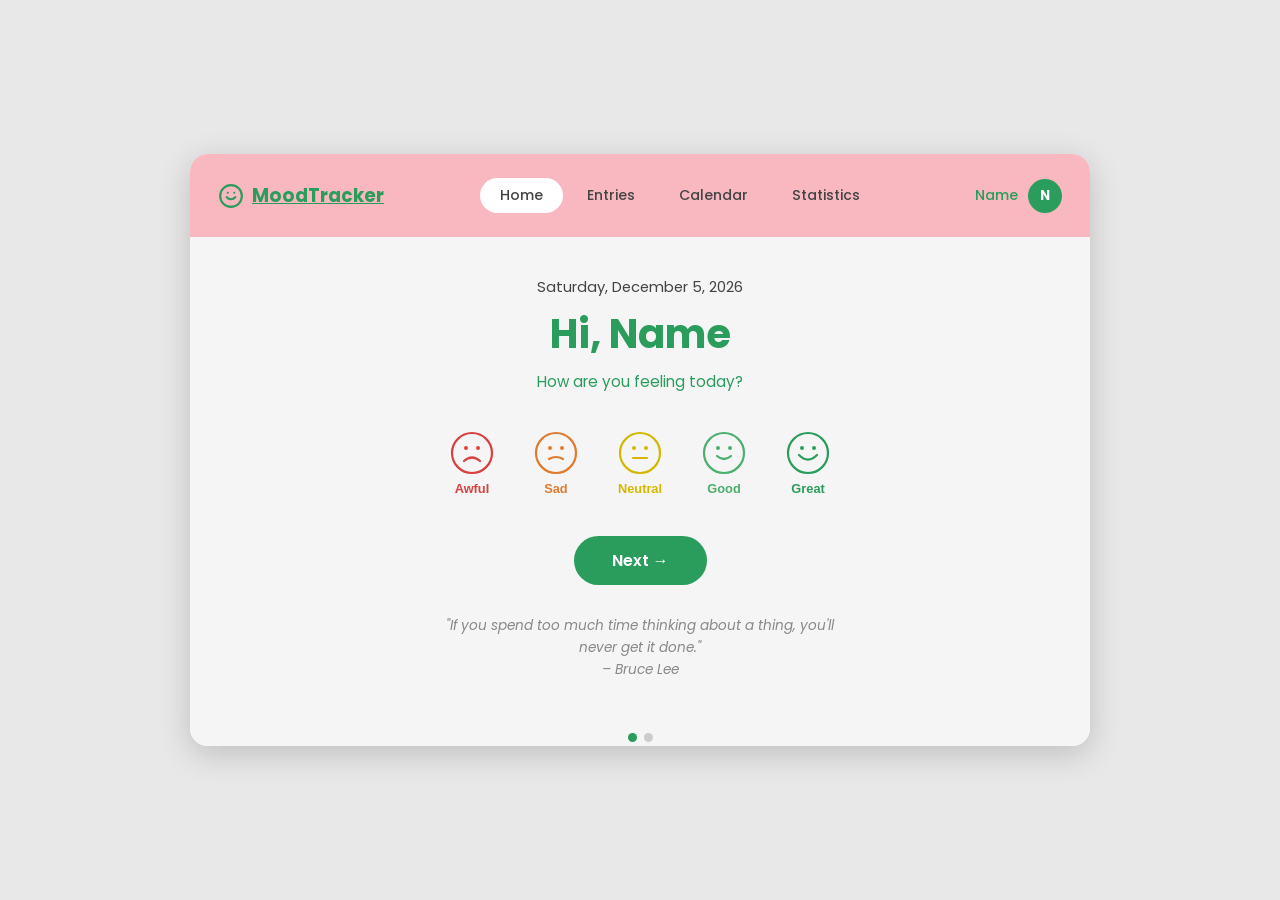
==== index .html @ 6031c151 "first commit" ====
<!DOCTYPE html>
<html lang="en">
<head>
  <meta charset="UTF-8" />
  <meta name="viewport" content="width=device-width, initial-scale=1.0"/>
  <title>MoodTracker</title>
  <link href="https://fonts.googleapis.com/css2?family=Poppins:wght@400;500;600;700&display=swap" rel="stylesheet"/>
  <link rel="stylesheet" href="style.css"/>
</head>
<body>

<div class="app-wrapper">

  <!-- ── NAVBAR ── -->
  <nav>
    <a class="nav-brand" href="#" onclick="showPage('welcome', document.querySelector('.nav-links a:first-child')); return false;">
      <svg viewBox="0 0 24 24" fill="none" stroke="#2a9d5c" stroke-width="2" stroke-linecap="round" stroke-linejoin="round">
        <circle cx="12" cy="12" r="10"/>
        <path d="M8 13s1.5 2 4 2 4-2 4-2"/>
        <line x1="9" y1="9" x2="9.01" y2="9"/>
        <line x1="15" y1="9" x2="15.01" y2="9"/>
      </svg>
      MoodTracker
    </a>

    <nav class="nav-links">
      <a href="#" class="active" onclick="showPage('welcome', this); return false;">Home</a>
      <a href="#" onclick="showPage('log', this); return false;">Entries</a>
      <a href="#">Calendar</a>
      <a href="#">Statistics</a>
    </nav>

    <div class="nav-user">
      <span id="nav-name">Name</span>
      <div class="avatar" id="nav-avatar">N</div>
    </div>
  </nav>

  <!-- ── PAGE 1: WELCOME ── -->
  <div class="page active" id="page-welcome">
    <p class="welcome-date" id="welcome-date"></p>
    <h1 class="welcome-title" id="welcome-greeting">Hi, Name</h1>
    <p class="welcome-subtitle">How are you feeling today?</p>

    <div class="mood-row" id="welcome-moods">
      <!-- filled by JS -->
    </div>

    <button class="btn-next" onclick="goToLog()">Next →</button>

    <p class="welcome-quote">
      "If you spend too much time thinking about a thing, you'll never get it done."<br>
      – Bruce Lee
    </p>
  </div>

  <!-- ── PAGE 2: LOG MOOD ── -->
  <div class="page" id="page-log">
    <div class="log-left">
      <p class="log-date" id="log-date"></p>
      <h2 class="log-title" id="log-title">How are you feeling today, Name?</h2>

      <div class="log-mood-row" id="log-moods">
        <!-- filled by JS -->
      </div>

      <label class="field-label">Add a note (optional)</label>
      <textarea id="note-input" placeholder="What's on your mind?"></textarea>

      <label class="field-label">Tags</label>
      <div class="tags-row">
        <span class="tag college"  onclick="toggleTag(this)">College</span>
        <span class="tag work"     onclick="toggleTag(this)">Work</span>
        <span class="tag personal" onclick="toggleTag(this)">Personal</span>
      </div>

      <button class="btn-save" onclick="saveMood()">Save Today's Mood</button>
    </div>

    <div class="log-right">
      <!-- This Week -->
      <div class="card">
        <div class="card-title">This Week</div>
        <div class="week-grid" id="week-grid"></div>
      </div>

      <!-- This Month -->
      <div class="card">
        <div class="card-title">This Month</div>
        <div class="month-grid">
          <div class="stat-box">
            <div class="stat-num" id="stat-entries">0</div>
            <div class="stat-label">Entries Logged</div>
          </div>
          <div class="stat-box">
            <div class="stat-icon">😊</div>
            <div class="stat-label">Most Frequent</div>
          </div>
          <div class="stat-box">
            <div class="stat-num" id="stat-streak">0</div>
            <div class="stat-label">Day Streak</div>
          </div>
          <div class="stat-box">
            <div class="stat-num" id="stat-positive">0%</div>
            <div class="stat-label">Positive Days</div>
          </div>
        </div>
      </div>
    </div>
  </div>

  <!-- ── DOTS ── -->
  <div class="dots">
    <div class="dot active" id="dot-0"></div>
    <div class="dot" id="dot-1"></div>
  </div>

</div>

<!-- Toast notification -->
<div class="toast" id="toast">Mood saved! 🎉</div>

<script src="script.js"></script>
</body>
</html>
---- style.css ----
*, *::before, *::after { box-sizing: border-box; margin: 0; padding: 0; }

:root {
  --pink-nav: #f9b8c0;
  --pink-light: #fde8ea;
  --pink-btn: #fbc4c8;
  --green-brand: #2a9d5c;
  --green-dark: #1e7d47;
  --green-mid: #4caf6e;
  --yellow: #d4b800;
  --orange: #e07b30;
  --red: #d94040;
  --gray-text: #444;
  --gray-light: #f5f5f5;
  --white: #ffffff;
  --radius: 12px;
  --font: 'Poppins', sans-serif;
}

body {
  font-family: var(--font);
  background: #e8e8e8;
  min-height: 100vh;
  display: flex;
  align-items: center;
  justify-content: center;
}

.app-wrapper {
  width: 900px;
  min-height: 520px;
  background: var(--white);
  border-radius: 18px;
  overflow: hidden;
  box-shadow: 0 8px 32px rgba(0,0,0,0.18);
  display: flex;
  flex-direction: column;
}

/* ── NAV ── */
nav {
  background: var(--pink-nav);
  padding: 12px 28px;
  display: flex;
  align-items: center;
  gap: 0;
}
.nav-brand {
  display: flex;
  align-items: center;
  gap: 8px;
  font-weight: 700;
  font-size: 1.15rem;
  color: var(--green-brand);
  flex-shrink: 0;
}
.nav-brand svg { width: 26px; height: 26px; }

.nav-links {
  display: flex;
  gap: 4px;
  align-items: center;
  margin: 0 auto;
}
.nav-links a {
  padding: 7px 20px;
  border-radius: 22px;
  font-size: 0.88rem;
  font-weight: 500;
  color: var(--gray-text);
  text-decoration: none;
  transition: background 0.18s;
  cursor: pointer;
  white-space: nowrap;
}
.nav-links a.active,
.nav-links a:hover { background: var(--white); color: var(--gray-text); }

.nav-user {
  display: flex;
  align-items: center;
  gap: 10px;
  flex-shrink: 0;
  font-size: 0.88rem;
  font-weight: 500;
  color: var(--green-brand);
}
.avatar {
  width: 34px; height: 34px;
  background: var(--green-brand);
  border-radius: 50%;
  display: flex; align-items: center; justify-content: center;
  color: white; font-weight: 700; font-size: 0.82rem;
}

/* ── PAGES ── */
.page { display: none; flex: 1; }
.page.active { display: flex; flex-direction: column; }

/* PAGE 1 — Welcome */
#page-welcome {
  background: var(--gray-light);
  align-items: center;
  justify-content: center;
  padding: 40px 32px;
  gap: 0;
}
.welcome-date {
  font-size: 0.92rem;
  color: var(--gray-text);
  margin-bottom: 6px;
}
.welcome-title {
  font-size: 2.5rem;
  font-weight: 700;
  color: var(--green-brand);
  margin-bottom: 6px;
}
.welcome-subtitle {
  font-size: 0.95rem;
  color: var(--green-brand);
  margin-bottom: 28px;
}
.mood-row {
  display: flex;
  gap: 28px;
  margin-bottom: 30px;
  justify-content: center;
}
.mood-btn {
  display: flex; flex-direction: column; align-items: center; gap: 6px;
  cursor: pointer; background: none; border: none; padding: 10px 6px;
  border-radius: 14px; transition: background 0.16s, transform 0.14s;
}
.mood-btn:hover { background: rgba(0,0,0,0.04); transform: translateY(-2px); }
.mood-btn.selected { background: rgba(42,157,92,0.10); }
.mood-btn svg { width: 44px; height: 44px; }
.mood-label { font-size: 0.8rem; font-weight: 600; }
.mood-label.awful   { color: var(--red); }
.mood-label.sad     { color: var(--orange); }
.mood-label.neutral { color: var(--yellow); }
.mood-label.good    { color: var(--green-mid); }
.mood-label.great   { color: var(--green-brand); }

.btn-next {
  background: var(--green-brand);
  color: white;
  border: none;
  padding: 12px 38px;
  border-radius: 30px;
  font-family: var(--font);
  font-size: 1rem;
  font-weight: 600;
  cursor: pointer;
  transition: background 0.18s, transform 0.14s;
  margin-bottom: 30px;
}
.btn-next:hover { background: var(--green-dark); transform: translateY(-1px); }

.welcome-quote {
  font-style: italic;
  color: #888;
  font-size: 0.85rem;
  text-align: center;
  max-width: 420px;
  line-height: 1.6;
}

/* Dots */
.dots {
  display: flex; gap: 7px; justify-content: center;
  padding: 12px 0 4px;
  background: var(--gray-light);
}
.dot {
  width: 9px; height: 9px; border-radius: 50%;
  background: #ccc; transition: background 0.2s;
}
.dot.active { background: var(--green-brand); }

/* PAGE 2 — Log */
#page-log {
  background: var(--gray-light);
  flex-direction: row;
  gap: 0;
  align-items: stretch;
}
.log-left {
  flex: 1; padding: 28px 28px 28px 32px;
  display: flex; flex-direction: column; gap: 14px;
}
.log-date { font-size: 0.82rem; color: #888; }
.log-title { font-size: 1.5rem; font-weight: 700; color: var(--green-brand); line-height: 1.25; }
.log-mood-row { display: flex; gap: 16px; margin: 4px 0; }
.log-mood-btn {
  display: flex; flex-direction: column; align-items: center; gap: 5px;
  cursor: pointer; background: none; border: none; padding: 7px 5px;
  border-radius: 12px; transition: background 0.16s;
}
.log-mood-btn:hover { background: rgba(0,0,0,0.05); }
.log-mood-btn.selected { background: rgba(42,157,92,0.12); }
.log-mood-btn svg { width: 36px; height: 36px; }
.log-mood-btn .mood-label { font-size: 0.75rem; }

label.field-label { font-size: 0.82rem; color: var(--gray-text); font-weight: 500; }
textarea {
  width: 100%;
  padding: 10px 13px;
  border: 1.5px solid #ddd;
  border-radius: 10px;
  font-family: var(--font);
  font-size: 0.85rem;
  color: var(--gray-text);
  resize: none;
  height: 78px;
  transition: border-color 0.18s;
  background: white;
}
textarea:focus { outline: none; border-color: var(--green-mid); }

.tags-row { display: flex; gap: 8px; flex-wrap: wrap; }
.tag {
  padding: 5px 14px;
  border-radius: 20px;
  font-size: 0.8rem;
  font-weight: 600;
  cursor: pointer;
  border: 2px solid transparent;
  transition: opacity 0.15s, border-color 0.15s;
}
.tag.college  { background: #d0f0e0; color: #1a7a42; }
.tag.work     { background: #ffe4cc; color: #b85e00; }
.tag.personal { background: #ffd6e0; color: #b5004e; }
.tag.selected { border-color: var(--green-brand); }

.btn-save {
  background: var(--pink-btn);
  color: var(--green-brand);
  border: none;
  padding: 13px;
  border-radius: 30px;
  width: 100%;
  font-family: var(--font);
  font-size: 0.95rem;
  font-weight: 700;
  cursor: pointer;
  transition: background 0.18s;
  margin-top: auto;
}
.btn-save:hover { background: #f7a8b0; }

/* Right panel */
.log-right {
  width: 340px; padding: 28px 28px 28px 16px;
  display: flex; flex-direction: column; gap: 16px;
}
.card {
  background: white;
  border-radius: var(--radius);
  padding: 18px 18px 14px;
  box-shadow: 0 2px 8px rgba(0,0,0,0.05);
}
.card-title { font-size: 0.95rem; font-weight: 700; color: var(--green-brand); margin-bottom: 12px; }

/* Week */
.week-grid { display: grid; grid-template-columns: repeat(7,1fr); gap: 4px; text-align: center; }
.week-day-label { font-size: 0.72rem; color: #888; font-weight: 600; margin-bottom: 4px; }
.week-circle {
  width: 30px; height: 30px; border-radius: 50%;
  border: 2px solid #ddd;
  margin: 0 auto;
  display: flex; align-items: center; justify-content: center;
  font-size: 0.7rem; color: #ccc;
}
.week-circle.logged { border-color: var(--green-brand); background: var(--green-brand); }
.week-circle.logged svg { width: 16px; height: 16px; }

/* Month stats */
.month-grid { display: grid; grid-template-columns: 1fr 1fr; gap: 10px; }
.stat-box {
  background: var(--pink-light);
  border-radius: 10px;
  padding: 12px 14px;
}
.stat-num  { font-size: 1.6rem; font-weight: 700; color: var(--gray-text); line-height: 1; }
.stat-label { font-size: 0.72rem; color: #888; margin-top: 3px; }
.stat-icon  { font-size: 1.5rem; margin-bottom: 2px; }

/* Toast */
.toast {
  position: fixed; bottom: 30px; left: 50%; transform: translateX(-50%) translateY(60px);
  background: var(--green-brand); color: white;
  padding: 12px 28px; border-radius: 30px;
  font-family: var(--font); font-size: 0.92rem; font-weight: 600;
  box-shadow: 0 4px 16px rgba(0,0,0,0.18);
  transition: transform 0.3s ease, opacity 0.3s ease;
  opacity: 0; pointer-events: none; z-index: 999;
}
.toast.show { transform: translateX(-50%) translateY(0); opacity: 1; }
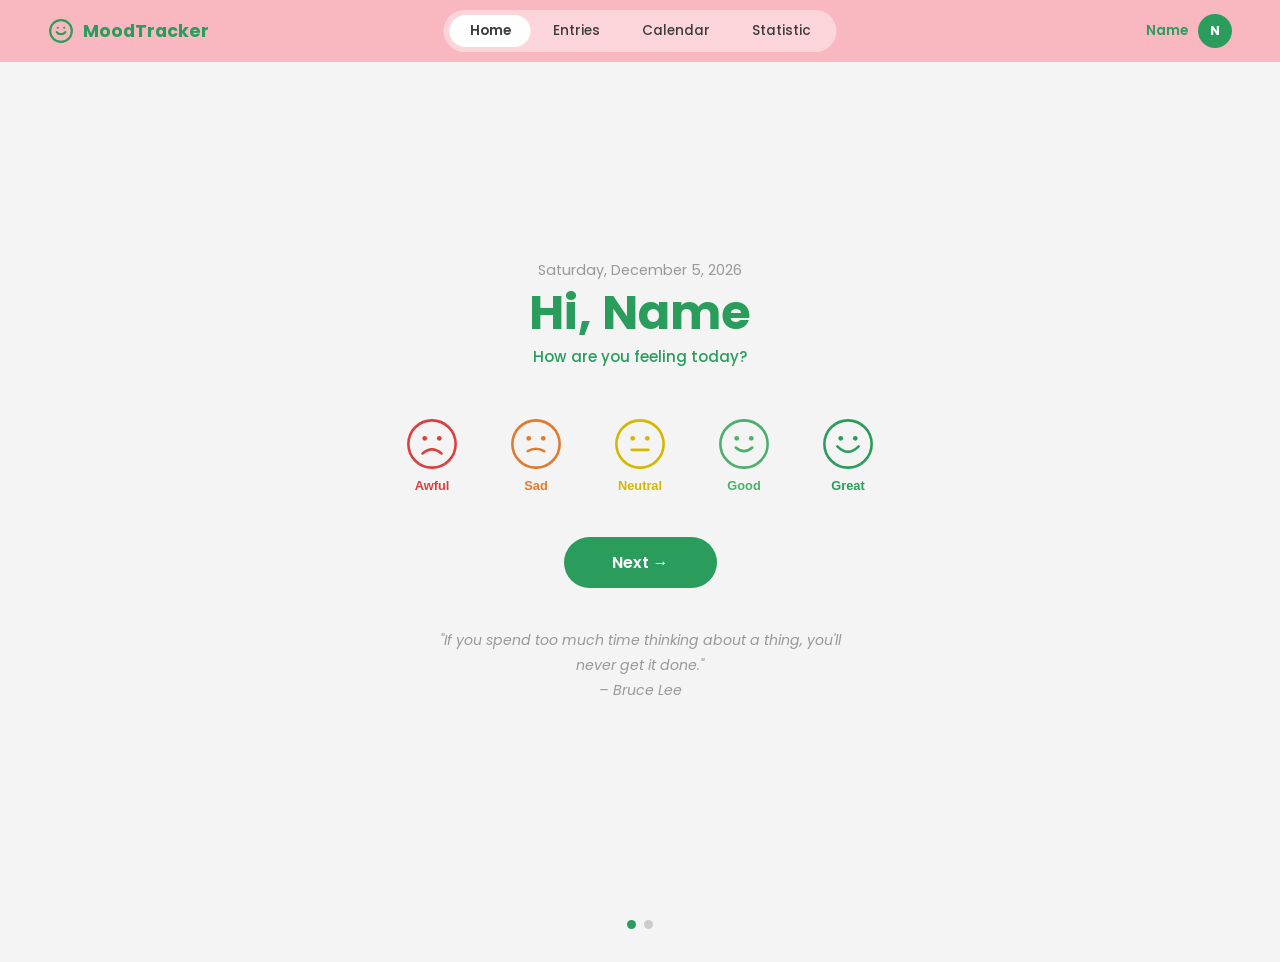
==== commit 605c18c2: "Initial commit" ====
--- a/index .html
+++ b/index .html
@@ -5,15 +5,13 @@
   <meta name="viewport" content="width=device-width, initial-scale=1.0"/>
   <title>MoodTracker</title>
   <link href="https://fonts.googleapis.com/css2?family=Poppins:wght@400;500;600;700&display=swap" rel="stylesheet"/>
-  <link rel="stylesheet" href="style.css"/>
+  <link rel="stylesheet" href="style.css">
 </head>
 <body>
 
 <div class="app-wrapper">
-
-  <!-- ── NAVBAR ── -->
   <nav>
-    <a class="nav-brand" href="#" onclick="showPage('welcome', document.querySelector('.nav-links a:first-child')); return false;">
+    <div class="nav-brand">
       <svg viewBox="0 0 24 24" fill="none" stroke="#2a9d5c" stroke-width="2" stroke-linecap="round" stroke-linejoin="round">
         <circle cx="12" cy="12" r="10"/>
         <path d="M8 13s1.5 2 4 2 4-2 4-2"/>
@@ -21,56 +19,47 @@
         <line x1="15" y1="9" x2="15.01" y2="9"/>
       </svg>
       MoodTracker
-    </a>
-
-    <nav class="nav-links">
-      <a href="#" class="active" onclick="showPage('welcome', this); return false;">Home</a>
-      <a href="#" onclick="showPage('log', this); return false;">Entries</a>
+    </div>
+    <div class="nav-links">
+      <a href="#" class="active" onclick="showPage('welcome',this)">Home</a>
+      <a href="#" onclick="showPage('log',this)">Entries</a>
       <a href="#">Calendar</a>
-      <a href="#">Statistics</a>
-    </nav>
-
+      <a href="#">Statistic</a>
+    </div>
     <div class="nav-user">
       <span id="nav-name">Name</span>
       <div class="avatar" id="nav-avatar">N</div>
     </div>
   </nav>
 
-  <!-- ── PAGE 1: WELCOME ── -->
   <div class="page active" id="page-welcome">
     <p class="welcome-date" id="welcome-date"></p>
     <h1 class="welcome-title" id="welcome-greeting">Hi, Name</h1>
     <p class="welcome-subtitle">How are you feeling today?</p>
 
     <div class="mood-row" id="welcome-moods">
-      <!-- filled by JS -->
-    </div>
+      </div>
 
     <button class="btn-next" onclick="goToLog()">Next →</button>
 
-    <p class="welcome-quote">
-      "If you spend too much time thinking about a thing, you'll never get it done."<br>
-      – Bruce Lee
-    </p>
+    <p class="welcome-quote">"If you spend too much time thinking about a thing, you'll never get it done."<br>– Bruce Lee</p>
   </div>
 
-  <!-- ── PAGE 2: LOG MOOD ── -->
   <div class="page" id="page-log">
     <div class="log-left">
       <p class="log-date" id="log-date"></p>
       <h2 class="log-title" id="log-title">How are you feeling today, Name?</h2>
 
       <div class="log-mood-row" id="log-moods">
-        <!-- filled by JS -->
-      </div>
+        </div>
 
       <label class="field-label">Add a note (optional)</label>
       <textarea id="note-input" placeholder="What's on your mind?"></textarea>
 
       <label class="field-label">Tags</label>
       <div class="tags-row">
-        <span class="tag college"  onclick="toggleTag(this)">College</span>
-        <span class="tag work"     onclick="toggleTag(this)">Work</span>
+        <span class="tag college" onclick="toggleTag(this)">College</span>
+        <span class="tag work" onclick="toggleTag(this)">Work</span>
         <span class="tag personal" onclick="toggleTag(this)">Personal</span>
       </div>
 
@@ -78,13 +67,11 @@
     </div>
 
     <div class="log-right">
-      <!-- This Week -->
       <div class="card">
         <div class="card-title">This Week</div>
         <div class="week-grid" id="week-grid"></div>
       </div>
 
-      <!-- This Month -->
       <div class="card">
         <div class="card-title">This Month</div>
         <div class="month-grid">
@@ -109,17 +96,14 @@
     </div>
   </div>
 
-  <!-- ── DOTS ── -->
   <div class="dots">
     <div class="dot active" id="dot-0"></div>
     <div class="dot" id="dot-1"></div>
   </div>
-
 </div>
 
-<!-- Toast notification -->
 <div class="toast" id="toast">Mood saved! 🎉</div>
 
 <script src="script.js"></script>
 </body>
-</html>
+</html>
--- a/style.css
+++ b/style.css
@@ -1,141 +1,209 @@
-*, *::before, *::after { box-sizing: border-box; margin: 0; padding: 0; }
+/* ── RESET & ROOT ── */
+*, *::before, *::after {
+  box-sizing: border-box;
+  margin: 0;
+  padding: 0;
+}
 
 :root {
-  --pink-nav: #f9b8c0;
-  --pink-light: #fde8ea;
-  --pink-btn: #fbc4c8;
+  --pink-nav:    #f9b8c0;
+  --pink-light:  #fde8ea;
+  --pink-btn:    #f8c5cb;
   --green-brand: #2a9d5c;
-  --green-dark: #1e7d47;
-  --green-mid: #4caf6e;
-  --yellow: #d4b800;
-  --orange: #e07b30;
-  --red: #d94040;
-  --gray-text: #444;
-  --gray-light: #f5f5f5;
-  --white: #ffffff;
-  --radius: 12px;
-  --font: 'Poppins', sans-serif;
-}
-
-body {
+  --green-dark:  #1e7d47;
+  --green-mid:   #4caf6e;
+  --yellow:      #d4b800;
+  --orange:      #e07b30;
+  --red:         #d94040;
+  --gray-bg:     #f4f4f4;
+  --gray-text:   #3d3d3d;
+  --gray-muted:  #999;
+  --white:       #ffffff;
+  --font:        'Poppins', sans-serif;
+}
+
+html, body {
+  height: 100%;
   font-family: var(--font);
-  background: #e8e8e8;
-  min-height: 100vh;
-  display: flex;
-  align-items: center;
-  justify-content: center;
-}
-
-.app-wrapper {
-  width: 900px;
-  min-height: 520px;
-  background: var(--white);
-  border-radius: 18px;
-  overflow: hidden;
-  box-shadow: 0 8px 32px rgba(0,0,0,0.18);
-  display: flex;
-  flex-direction: column;
-}
-
-/* ── NAV ── */
+  background: var(--gray-bg);
+}
+
+/* ════════════════════════════
+   NAVBAR — full width, sticky
+════════════════════════════ */
 nav {
+  position: fixed;
+  top: 0; left: 0; right: 0;
+  height: 62px;
   background: var(--pink-nav);
-  padding: 12px 28px;
-  display: flex;
-  align-items: center;
-  gap: 0;
-}
+  display: flex;
+  align-items: center;
+  padding: 0 48px;
+  z-index: 100;
+}
+
 .nav-brand {
   display: flex;
   align-items: center;
-  gap: 8px;
-  font-weight: 700;
-  font-size: 1.15rem;
-  color: var(--green-brand);
+  gap: 9px;
+  font-weight: 700;
+  font-size: 1.1rem;
+  color: var(--green-brand);
+  text-decoration: none;
   flex-shrink: 0;
 }
-.nav-brand svg { width: 26px; height: 26px; }
-
+
+.nav-brand svg {
+  width: 26px;
+  height: 26px;
+}
+
+/* center links */
 .nav-links {
-  display: flex;
-  gap: 4px;
-  align-items: center;
-  margin: 0 auto;
-}
+  position: absolute;
+  left: 50%;
+  transform: translateX(-50%);
+  display: flex;
+  align-items: center;
+  gap: 2px;
+  background: rgba(255,255,255,0.4);
+  border-radius: 30px;
+  padding: 5px 6px;
+}
+
 .nav-links a {
-  padding: 7px 20px;
+  padding: 6px 20px;
   border-radius: 22px;
-  font-size: 0.88rem;
+  font-size: 0.85rem;
   font-weight: 500;
   color: var(--gray-text);
   text-decoration: none;
   transition: background 0.18s;
-  cursor: pointer;
   white-space: nowrap;
-}
-.nav-links a.active,
-.nav-links a:hover { background: var(--white); color: var(--gray-text); }
-
+  cursor: pointer;
+}
+
+.nav-links a:hover { background: rgba(255,255,255,0.7); }
+.nav-links a.active {
+  background: var(--white);
+  font-weight: 600;
+}
+
+/* right: name + avatar */
 .nav-user {
+  margin-left: auto;
   display: flex;
   align-items: center;
   gap: 10px;
-  flex-shrink: 0;
-  font-size: 0.88rem;
-  font-weight: 500;
-  color: var(--green-brand);
-}
+  font-size: 0.85rem;
+  font-weight: 600;
+  color: var(--green-brand);
+}
+
 .avatar {
-  width: 34px; height: 34px;
+  width: 34px;
+  height: 34px;
   background: var(--green-brand);
   border-radius: 50%;
-  display: flex; align-items: center; justify-content: center;
-  color: white; font-weight: 700; font-size: 0.82rem;
-}
-
-/* ── PAGES ── */
-.page { display: none; flex: 1; }
-.page.active { display: flex; flex-direction: column; }
-
-/* PAGE 1 — Welcome */
+  display: flex;
+  align-items: center;
+  justify-content: center;
+  color: var(--white);
+  font-weight: 700;
+  font-size: 0.8rem;
+}
+
+/* ════════════════════════════
+   PAGES — full viewport height
+════════════════════════════ */
+.page {
+  display: none;
+  min-height: calc(100vh - 62px);
+  margin-top: 62px;
+}
+
+.page.active { display: flex; }
+
+/* ════════════════════════════
+   PAGE 1 — WELCOME
+════════════════════════════ */
 #page-welcome {
-  background: var(--gray-light);
+  background: var(--gray-bg);
+  flex-direction: column;
   align-items: center;
   justify-content: center;
-  padding: 40px 32px;
   gap: 0;
-}
+  text-align: center;
+}
+
+.welcome-inner {
+  display: flex;
+  flex-direction: column;
+  align-items: center;
+  gap: 0;
+  width: 100%;
+  max-width: 600px;
+  padding: 40px 24px 24px;
+}
+
 .welcome-date {
-  font-size: 0.92rem;
-  color: var(--gray-text);
+  font-size: 0.9rem;
+  color: var(--gray-muted);
   margin-bottom: 6px;
 }
+
 .welcome-title {
-  font-size: 2.5rem;
+  font-size: 3rem;
   font-weight: 700;
   color: var(--green-brand);
   margin-bottom: 6px;
-}
+  line-height: 1.1;
+}
+
 .welcome-subtitle {
   font-size: 0.95rem;
   color: var(--green-brand);
-  margin-bottom: 28px;
-}
+  font-weight: 500;
+  margin-bottom: 36px;
+}
+
+/* mood buttons — page 1 */
 .mood-row {
   display: flex;
-  gap: 28px;
-  margin-bottom: 30px;
+  gap: 24px;
   justify-content: center;
-}
+  margin-bottom: 32px;
+}
+
 .mood-btn {
-  display: flex; flex-direction: column; align-items: center; gap: 6px;
-  cursor: pointer; background: none; border: none; padding: 10px 6px;
-  border-radius: 14px; transition: background 0.16s, transform 0.14s;
-}
-.mood-btn:hover { background: rgba(0,0,0,0.04); transform: translateY(-2px); }
-.mood-btn.selected { background: rgba(42,157,92,0.10); }
-.mood-btn svg { width: 44px; height: 44px; }
-.mood-label { font-size: 0.8rem; font-weight: 600; }
+  display: flex;
+  flex-direction: column;
+  align-items: center;
+  gap: 8px;
+  cursor: pointer;
+  background: none;
+  border: 2px solid transparent;
+  padding: 12px 12px 10px;
+  border-radius: 14px;
+  transition: background 0.16s, border-color 0.16s, transform 0.14s;
+}
+
+.mood-btn:hover {
+  background: rgba(0,0,0,0.04);
+  transform: translateY(-3px);
+}
+
+.mood-btn.selected {
+  background: rgba(42,157,92,0.08);
+  border-color: rgba(42,157,92,0.4);
+}
+
+.mood-btn svg { width: 52px; height: 52px; }
+
+.mood-label {
+  font-size: 0.8rem;
+  font-weight: 600;
+}
 .mood-label.awful   { color: var(--red); }
 .mood-label.sad     { color: var(--orange); }
 .mood-label.neutral { color: var(--yellow); }
@@ -144,92 +212,157 @@
 
 .btn-next {
   background: var(--green-brand);
-  color: white;
+  color: var(--white);
   border: none;
-  padding: 12px 38px;
-  border-radius: 30px;
+  padding: 13px 48px;
+  border-radius: 32px;
   font-family: var(--font);
   font-size: 1rem;
   font-weight: 600;
   cursor: pointer;
   transition: background 0.18s, transform 0.14s;
-  margin-bottom: 30px;
-}
-.btn-next:hover { background: var(--green-dark); transform: translateY(-1px); }
+  margin-bottom: 40px;
+}
+
+.btn-next:hover {
+  background: var(--green-dark);
+  transform: translateY(-2px);
+}
 
 .welcome-quote {
   font-style: italic;
-  color: #888;
-  font-size: 0.85rem;
-  text-align: center;
+  color: var(--gray-muted);
+  font-size: 0.88rem;
   max-width: 420px;
-  line-height: 1.6;
-}
-
-/* Dots */
+  line-height: 1.75;
+}
+
+/* dots */
 .dots {
-  display: flex; gap: 7px; justify-content: center;
-  padding: 12px 0 4px;
-  background: var(--gray-light);
-}
+  display: flex;
+  gap: 8px;
+  justify-content: center;
+  padding: 20px 0 28px;
+}
+
 .dot {
-  width: 9px; height: 9px; border-radius: 50%;
-  background: #ccc; transition: background 0.2s;
-}
+  width: 9px;
+  height: 9px;
+  border-radius: 50%;
+  background: #ccc;
+  transition: background 0.2s;
+}
+
 .dot.active { background: var(--green-brand); }
 
-/* PAGE 2 — Log */
+/* ════════════════════════════
+   PAGE 2 — LOG MOOD
+════════════════════════════ */
 #page-log {
-  background: var(--gray-light);
+  background: var(--gray-bg);
   flex-direction: row;
-  gap: 0;
   align-items: stretch;
 }
+
+/* left column */
 .log-left {
-  flex: 1; padding: 28px 28px 28px 32px;
-  display: flex; flex-direction: column; gap: 14px;
-}
-.log-date { font-size: 0.82rem; color: #888; }
-.log-title { font-size: 1.5rem; font-weight: 700; color: var(--green-brand); line-height: 1.25; }
-.log-mood-row { display: flex; gap: 16px; margin: 4px 0; }
+  flex: 1;
+  padding: 48px 56px;
+  display: flex;
+  flex-direction: column;
+  gap: 18px;
+  border-right: 1.5px solid #e2e2e2;
+}
+
+.log-date {
+  font-size: 0.82rem;
+  color: var(--gray-muted);
+}
+
+.log-title {
+  font-size: 1.6rem;
+  font-weight: 700;
+  color: var(--green-brand);
+  line-height: 1.3;
+}
+
+/* mood buttons — page 2 */
+.log-mood-row {
+  display: flex;
+  gap: 14px;
+}
+
 .log-mood-btn {
-  display: flex; flex-direction: column; align-items: center; gap: 5px;
-  cursor: pointer; background: none; border: none; padding: 7px 5px;
-  border-radius: 12px; transition: background 0.16s;
-}
-.log-mood-btn:hover { background: rgba(0,0,0,0.05); }
-.log-mood-btn.selected { background: rgba(42,157,92,0.12); }
-.log-mood-btn svg { width: 36px; height: 36px; }
-.log-mood-btn .mood-label { font-size: 0.75rem; }
-
-label.field-label { font-size: 0.82rem; color: var(--gray-text); font-weight: 500; }
+  display: flex;
+  flex-direction: column;
+  align-items: center;
+  gap: 6px;
+  cursor: pointer;
+  background: none;
+  border: 2px solid transparent;
+  padding: 10px 10px 8px;
+  border-radius: 12px;
+  transition: background 0.16s, border-color 0.16s;
+}
+
+.log-mood-btn:hover { background: rgba(0,0,0,0.04); }
+
+.log-mood-btn.selected {
+  background: rgba(42,157,92,0.08);
+  border-color: rgba(42,157,92,0.4);
+}
+
+.log-mood-btn svg { width: 40px; height: 40px; }
+.log-mood-btn .mood-label { font-size: 0.74rem; }
+
+.field-label {
+  font-size: 0.82rem;
+  color: var(--gray-text);
+  font-weight: 600;
+}
+
 textarea {
   width: 100%;
-  padding: 10px 13px;
-  border: 1.5px solid #ddd;
+  padding: 12px 14px;
+  border: 1.5px solid #e0e0e0;
   border-radius: 10px;
   font-family: var(--font);
   font-size: 0.85rem;
   color: var(--gray-text);
   resize: none;
-  height: 78px;
+  height: 90px;
+  background: var(--white);
   transition: border-color 0.18s;
-  background: white;
-}
-textarea:focus { outline: none; border-color: var(--green-mid); }
-
-.tags-row { display: flex; gap: 8px; flex-wrap: wrap; }
+  line-height: 1.55;
+}
+
+textarea:focus {
+  outline: none;
+  border-color: var(--green-mid);
+}
+
+textarea::placeholder { color: #bbb; }
+
+.tags-row {
+  display: flex;
+  gap: 10px;
+  flex-wrap: wrap;
+}
+
 .tag {
-  padding: 5px 14px;
+  padding: 6px 16px;
   border-radius: 20px;
   font-size: 0.8rem;
   font-weight: 600;
   cursor: pointer;
   border: 2px solid transparent;
-  transition: opacity 0.15s, border-color 0.15s;
-}
-.tag.college  { background: #d0f0e0; color: #1a7a42; }
-.tag.work     { background: #ffe4cc; color: #b85e00; }
+  transition: border-color 0.15s, transform 0.12s;
+  user-select: none;
+}
+
+.tag:hover { transform: scale(1.05); }
+.tag.college  { background: #d4f0e2; color: #1a7a42; }
+.tag.work     { background: #ffe5cc; color: #b85e00; }
 .tag.personal { background: #ffd6e0; color: #b5004e; }
 .tag.selected { border-color: var(--green-brand); }
 
@@ -237,63 +370,125 @@
   background: var(--pink-btn);
   color: var(--green-brand);
   border: none;
-  padding: 13px;
-  border-radius: 30px;
+  padding: 14px;
+  border-radius: 32px;
   width: 100%;
   font-family: var(--font);
   font-size: 0.95rem;
   font-weight: 700;
   cursor: pointer;
-  transition: background 0.18s;
+  transition: background 0.18s, transform 0.13s;
   margin-top: auto;
 }
-.btn-save:hover { background: #f7a8b0; }
-
-/* Right panel */
+
+.btn-save:hover {
+  background: #f5a8b2;
+  transform: translateY(-1px);
+}
+
+/* right column */
 .log-right {
-  width: 340px; padding: 28px 28px 28px 16px;
-  display: flex; flex-direction: column; gap: 16px;
-}
-.card {
-  background: white;
-  border-radius: var(--radius);
-  padding: 18px 18px 14px;
-  box-shadow: 0 2px 8px rgba(0,0,0,0.05);
-}
-.card-title { font-size: 0.95rem; font-weight: 700; color: var(--green-brand); margin-bottom: 12px; }
-
-/* Week */
-.week-grid { display: grid; grid-template-columns: repeat(7,1fr); gap: 4px; text-align: center; }
-.week-day-label { font-size: 0.72rem; color: #888; font-weight: 600; margin-bottom: 4px; }
+  width: 360px;
+  padding: 48px 40px;
+  display: flex;
+  flex-direction: column;
+  gap: 36px;
+  flex-shrink: 0;
+}
+
+/* section titles (no card background) */
+.section-title {
+  font-size: 1rem;
+  font-weight: 700;
+  color: var(--green-brand);
+  margin-bottom: 16px;
+}
+
+/* week grid */
+.week-grid {
+  display: grid;
+  grid-template-columns: repeat(7, 1fr);
+  gap: 6px;
+  text-align: center;
+}
+
+.week-day-label {
+  font-size: 0.7rem;
+  color: var(--gray-muted);
+  font-weight: 600;
+  padding-bottom: 6px;
+}
+
 .week-circle {
-  width: 30px; height: 30px; border-radius: 50%;
+  width: 34px;
+  height: 34px;
+  border-radius: 50%;
   border: 2px solid #ddd;
   margin: 0 auto;
-  display: flex; align-items: center; justify-content: center;
-  font-size: 0.7rem; color: #ccc;
-}
-.week-circle.logged { border-color: var(--green-brand); background: var(--green-brand); }
-.week-circle.logged svg { width: 16px; height: 16px; }
-
-/* Month stats */
-.month-grid { display: grid; grid-template-columns: 1fr 1fr; gap: 10px; }
+  display: flex;
+  align-items: center;
+  justify-content: center;
+}
+
+.week-circle.logged { border-color: var(--green-brand); }
+.week-circle svg { width: 20px; height: 20px; }
+
+/* month stats — 2x2 grid, no card bg */
+.month-grid {
+  display: grid;
+  grid-template-columns: 1fr 1fr;
+  gap: 14px;
+}
+
 .stat-box {
   background: var(--pink-light);
-  border-radius: 10px;
-  padding: 12px 14px;
-}
-.stat-num  { font-size: 1.6rem; font-weight: 700; color: var(--gray-text); line-height: 1; }
-.stat-label { font-size: 0.72rem; color: #888; margin-top: 3px; }
-.stat-icon  { font-size: 1.5rem; margin-bottom: 2px; }
-
-/* Toast */
+  border-radius: 12px;
+  padding: 16px 18px;
+}
+
+.stat-num {
+  font-size: 2rem;
+  font-weight: 700;
+  color: var(--gray-text);
+  line-height: 1;
+}
+
+.stat-icon {
+  width: 28px;
+  height: 28px;
+  margin-bottom: 2px;
+}
+
+.stat-label {
+  font-size: 0.72rem;
+  color: var(--gray-muted);
+  margin-top: 4px;
+  font-weight: 500;
+}
+
+/* ════════════════════════════
+   TOAST
+════════════════════════════ */
 .toast {
-  position: fixed; bottom: 30px; left: 50%; transform: translateX(-50%) translateY(60px);
-  background: var(--green-brand); color: white;
-  padding: 12px 28px; border-radius: 30px;
-  font-family: var(--font); font-size: 0.92rem; font-weight: 600;
-  box-shadow: 0 4px 16px rgba(0,0,0,0.18);
+  position: fixed;
+  bottom: 32px;
+  left: 50%;
+  transform: translateX(-50%) translateY(60px);
+  background: var(--green-brand);
+  color: var(--white);
+  padding: 12px 32px;
+  border-radius: 30px;
+  font-family: var(--font);
+  font-size: 0.9rem;
+  font-weight: 600;
+  box-shadow: 0 4px 20px rgba(0,0,0,0.18);
+  opacity: 0;
+  pointer-events: none;
+  z-index: 999;
   transition: transform 0.3s ease, opacity 0.3s ease;
-  opacity: 0; pointer-events: none; z-index: 999;
-}
-.toast.show { transform: translateX(-50%) translateY(0); opacity: 1; }
+}
+
+.toast.show {
+  transform: translateX(-50%) translateY(0);
+  opacity: 1;
+}
